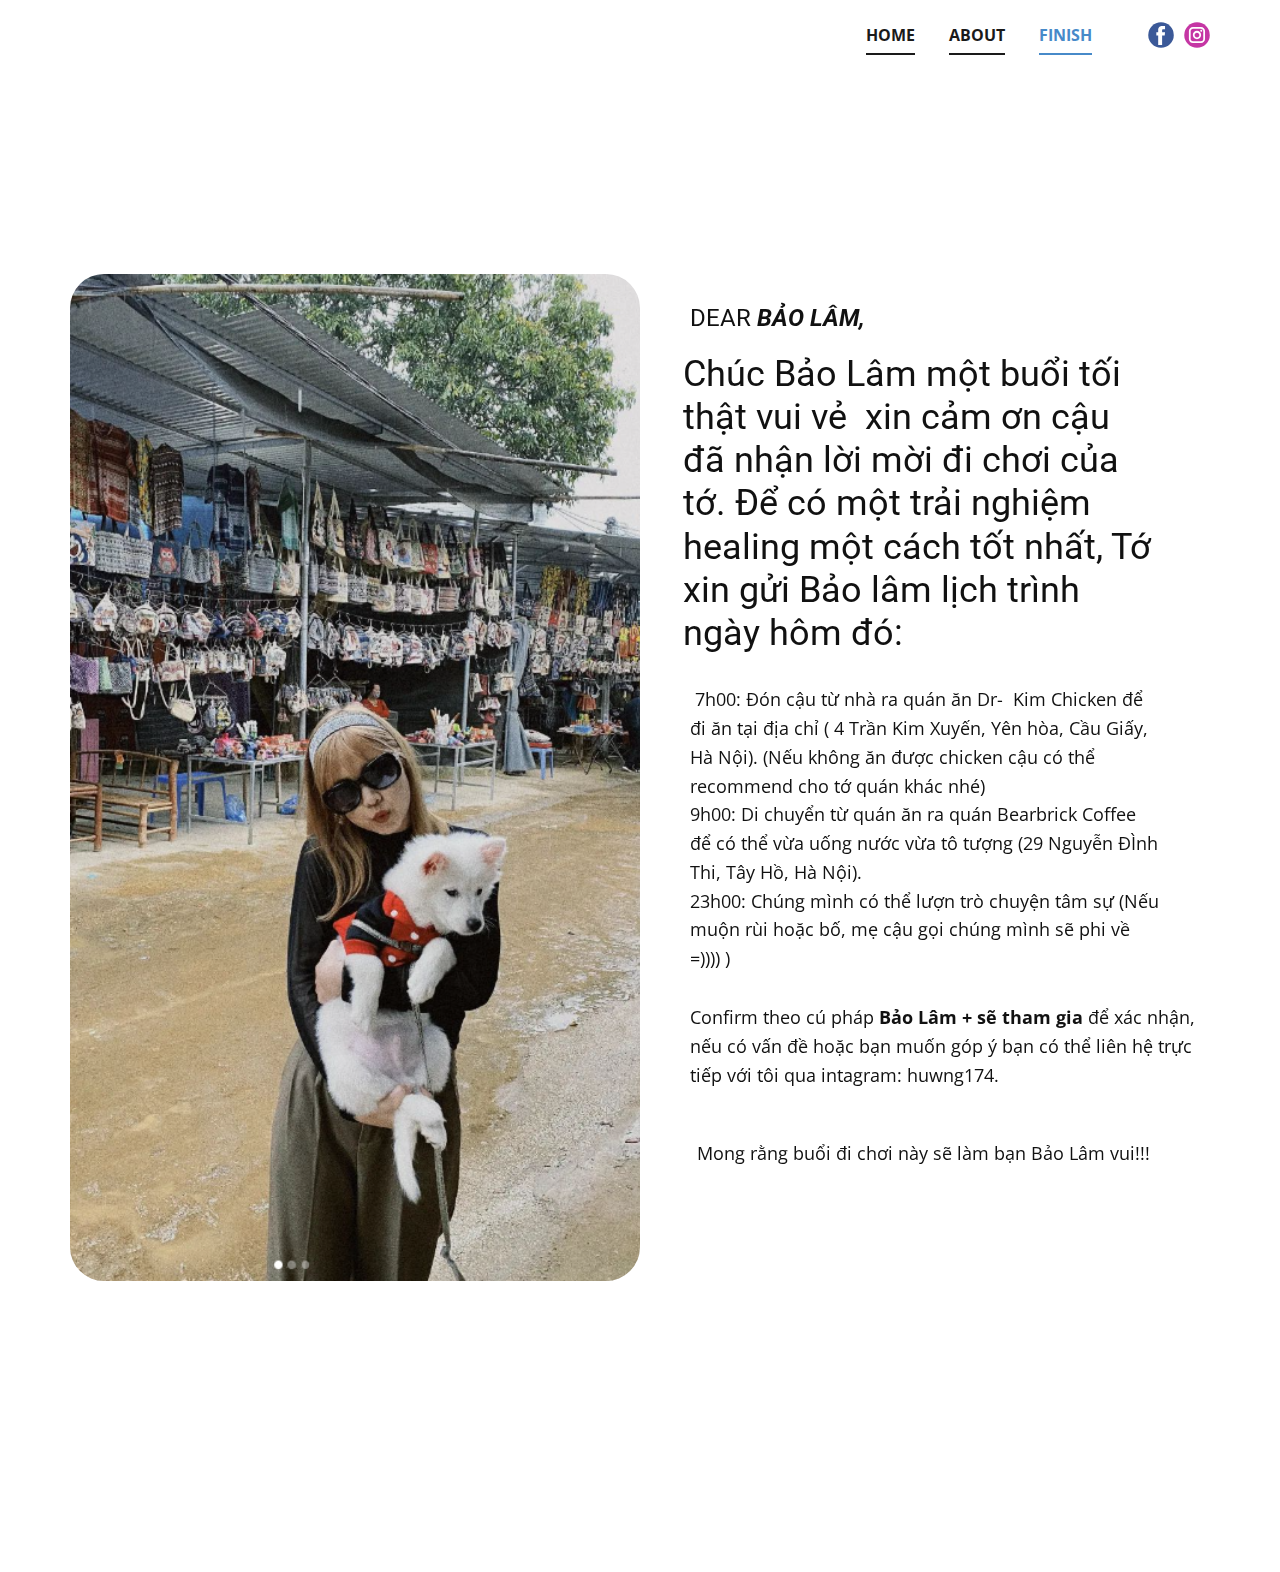
==== Contact.html @ bf9b1018 "add file" ====
<!DOCTYPE html>
<html style="font-size: 16px;" lang="en">

<head>
  <meta name="viewport" content="width=device-width, initial-scale=1.0">
  <meta charset="utf-8">
  <meta name="keywords" content="">
  <meta name="description" content="">
  <title>Contact</title>
  <link rel="stylesheet" href="nicepage.css" media="screen">
  <link rel="stylesheet" href="Contact.css" media="screen">
  <script class="u-script" type="text/javascript" src="jquery.js" defer=""></script>
  <script class="u-script" type="text/javascript" src="nicepage.js" defer=""></script>
  <meta name="generator" content="Nicepage 5.21.3, nicepage.com">
  <link id="u-theme-google-font" rel="stylesheet"
    href="https://fonts.googleapis.com/css?family=Roboto:100,100i,300,300i,400,400i,500,500i,700,700i,900,900i|Open+Sans:300,300i,400,400i,500,500i,600,600i,700,700i,800,800i">
  <link id="u-page-google-font" rel="stylesheet" href="https://fonts.googleapis.com/css?family=Lobster:400">


  <script type="application/ld+json">{
		"@context": "http://schema.org",
		"@type": "Organization",
		"name": "",
		"sameAs": [
				"https://www.facebook.com/profile.php?id=100007799310865",
				"https://www.instagram.com/baoolamm/"
		]
}</script>
  <meta name="theme-color" content="#478ac9">
  <meta property="og:title" content="Contact">
  <meta property="og:type" content="website">
  <meta data-intl-tel-input-cdn-path="intlTelInput/">
</head>

<body data-path-to-root="./" data-include-products="false" class="u-body u-xl-mode" data-lang="en">
  <header class="u-align-center-sm u-align-center-xs u-clearfix u-header u-header" id="sec-7e4b">
    <div class="u-clearfix u-sheet u-sheet-1">
      <div class="u-social-icons u-spacing-10 u-social-icons-1">
        <a class="u-social-url" title="facebook" target="_blank"
          href="https://www.facebook.com/profile.php?id=100007799310865"><span
            class="u-icon u-social-facebook u-social-icon u-icon-1"><svg class="u-svg-link"
              preserveAspectRatio="xMidYMin slice" viewBox="0 0 112 112" style="">
              <use xmlns:xlink="http://www.w3.org/1999/xlink" xlink:href="#svg-e89e"></use>
            </svg><svg class="u-svg-content" viewBox="0 0 112 112" x="0" y="0" id="svg-e89e">
              <circle fill="currentColor" cx="56.1" cy="56.1" r="55"></circle>
              <path fill="#FFFFFF" d="M73.5,31.6h-9.1c-1.4,0-3.6,0.8-3.6,3.9v8.5h12.6L72,58.3H60.8v40.8H43.9V58.3h-8V43.9h8v-9.2
      c0-6.7,3.1-17,17-17h12.5v13.9H73.5z"></path>
            </svg></span>
        </a>
        <a class="u-social-url" title="instagram" target="_blank" href="https://www.instagram.com/baoolamm/"><span
            class="u-icon u-social-icon u-social-instagram u-icon-2"><svg class="u-svg-link"
              preserveAspectRatio="xMidYMin slice" viewBox="0 0 112 112" style="">
              <use xmlns:xlink="http://www.w3.org/1999/xlink" xlink:href="#svg-5339"></use>
            </svg><svg class="u-svg-content" viewBox="0 0 112 112" x="0" y="0" id="svg-5339">
              <circle fill="currentColor" cx="56.1" cy="56.1" r="55"></circle>
              <path fill="#FFFFFF"
                d="M55.9,38.2c-9.9,0-17.9,8-17.9,17.9C38,66,46,74,55.9,74c9.9,0,17.9-8,17.9-17.9C73.8,46.2,65.8,38.2,55.9,38.2
      z M55.9,66.4c-5.7,0-10.3-4.6-10.3-10.3c-0.1-5.7,4.6-10.3,10.3-10.3c5.7,0,10.3,4.6,10.3,10.3C66.2,61.8,61.6,66.4,55.9,66.4z"></path>
              <path fill="#FFFFFF"
                d="M74.3,33.5c-2.3,0-4.2,1.9-4.2,4.2s1.9,4.2,4.2,4.2s4.2-1.9,4.2-4.2S76.6,33.5,74.3,33.5z"></path>
              <path fill="#FFFFFF" d="M73.1,21.3H38.6c-9.7,0-17.5,7.9-17.5,17.5v34.5c0,9.7,7.9,17.6,17.5,17.6h34.5c9.7,0,17.5-7.9,17.5-17.5V38.8
      C90.6,29.1,82.7,21.3,73.1,21.3z M83,73.3c0,5.5-4.5,9.9-9.9,9.9H38.6c-5.5,0-9.9-4.5-9.9-9.9V38.8c0-5.5,4.5-9.9,9.9-9.9h34.5
      c5.5,0,9.9,4.5,9.9,9.9V73.3z"></path>
            </svg></span>
        </a>
      </div>
      <nav class="u-align-left u-menu u-menu-dropdown u-offcanvas u-menu-1">
        <div class="menu-collapse"
          style="font-size: 1rem; letter-spacing: 0px; font-weight: 700; text-transform: uppercase;">
          <a class="u-button-style u-custom-active-border-color u-custom-border u-custom-border-color u-custom-borders u-custom-hover-border-color u-custom-left-right-menu-spacing u-custom-text-active-color u-custom-text-color u-custom-text-hover-color u-custom-top-bottom-menu-spacing u-nav-link"
            href="#">
            <svg class="u-svg-link" preserveAspectRatio="xMidYMin slice" viewBox="0 0 302 302" style="">
              <use xmlns:xlink="http://www.w3.org/1999/xlink" xlink:href="#svg-8a8f"></use>
            </svg>
            <svg xmlns="http://www.w3.org/2000/svg" xmlns:xlink="http://www.w3.org/1999/xlink" version="1.1"
              id="svg-8a8f" x="0px" y="0px" viewBox="0 0 302 302" style="enable-background:new 0 0 302 302;"
              xml:space="preserve" class="u-svg-content">
              <g>
                <rect y="36" width="302" height="30"></rect>
                <rect y="236" width="302" height="30"></rect>
                <rect y="136" width="302" height="30"></rect>
              </g>
              <g></g>
              <g></g>
              <g></g>
              <g></g>
              <g></g>
              <g></g>
              <g></g>
              <g></g>
              <g></g>
              <g></g>
              <g></g>
              <g></g>
              <g></g>
              <g></g>
              <g></g>
            </svg>
          </a>
        </div>
        <div class="u-custom-menu u-nav-container">
          <ul class="u-nav u-spacing-30 u-unstyled u-nav-1">
            <li class="u-nav-item"><a
                class="u-border-2 u-border-active-palette-1-base u-border-grey-90 u-border-hover-palette-1-base u-border-no-left u-border-no-right u-border-no-top u-button-style u-nav-link u-text-active-palette-1-base u-text-grey-90 u-text-hover-palette-1-base"
                href="Home.html" style="padding: 10px 0px;">Home</a>
            </li>
            <li class="u-nav-item"><a
                class="u-border-2 u-border-active-palette-1-base u-border-grey-90 u-border-hover-palette-1-base u-border-no-left u-border-no-right u-border-no-top u-button-style u-nav-link u-text-active-palette-1-base u-text-grey-90 u-text-hover-palette-1-base"
                href="About.html" style="padding: 10px 0px;">About</a>
            </li>
            <li class="u-nav-item"><a
                class="u-border-2 u-border-active-palette-1-base u-border-grey-90 u-border-hover-palette-1-base u-border-no-left u-border-no-right u-border-no-top u-button-style u-nav-link u-text-active-palette-1-base u-text-grey-90 u-text-hover-palette-1-base"
                href="Contact.html" style="padding: 10px 0px;">Finish</a>
            </li>
          </ul>
        </div>
        <div class="u-custom-menu u-nav-container-collapse">
          <div
            class="u-align-center u-black u-container-style u-inner-container-layout u-opacity u-opacity-95 u-sidenav">
            <div class="u-sidenav-overflow">
              <div class="u-menu-close"></div>
              <ul class="u-align-center u-nav u-popupmenu-items u-unstyled u-nav-2">
                <li class="u-nav-item"><a class="u-button-style u-nav-link" href="Home.html">Home</a>
                </li>
                <li class="u-nav-item"><a class="u-button-style u-nav-link" href="About.html">About</a>
                </li>
                <li class="u-nav-item"><a class="u-button-style u-nav-link" href="Contact.html">Finish</a>
                </li>
              </ul>
            </div>
          </div>
          <div class="u-black u-menu-overlay u-opacity u-opacity-70"></div>
        </div>
      </nav>
    </div>
  </header>


  <section class="u-align-center u-clearfix u-white u-section-4" id="carousel_b441">
    <div class="u-clearfix u-sheet u-sheet-1">
      <div class="data-layout-selected u-clearfix u-expanded-width u-gutter-0 u-layout-wrap u-layout-wrap-1">
        <div class="u-layout" style="">
          <div class="u-layout-row" style="">
            <div
              class="u-align-center u-container-style u-image u-image-round u-layout-cell u-left-cell u-radius-34 u-size-30-lg u-size-30-xl u-size-60-md u-size-60-sm u-size-60-xs u-size-xs-60 u-image-1"
              src="" data-animation-name="customAnimationIn" data-animation-duration="1500" data-animation-delay="500"
              data-image-width="655" data-image-height="838">
              <div class="u-container-layout u-valign-top u-container-layout-1" src=""></div>
            </div>
            <div
              class="u-align-left u-container-style u-layout-cell u-right-cell u-size-30-lg u-size-30-xl u-size-60-md u-size-60-sm u-size-60-xs u-size-xs-60 u-white u-layout-cell-2"
              data-animation-name="customAnimationIn" data-animation-duration="1500">
              <div class="u-container-layout u-container-layout-2">
                <h4 class="u-align-left u-text u-text-1" data-animation-name="customAnimationIn"
                  data-animation-duration="1500" data-animation-delay="500"> Dear <b><i>Bảo
                      lâm,</i></b>
                </h4>
                <h3 class="u-align-left u-text u-text-2"> Chúc Bảo Lâm
                  một buổi tối thật vui vẻ&nbsp; xin cảm ơn cậu đã
                  nhận lời mời đi chơi của tớ. Để có một trải nghiệm healing một cách tốt nhất, Tớ
                  xin gửi Bảo lâm lịch trình ngày hôm đó:</h3>
                <p class="u-align-left u-text u-text-3"> &nbsp;7h00: Đón cậu từ nhà ra quán ăn Dr-&nbsp; Kim Chicken để
                  đi ăn tại địa chỉ ( 4 Trần Kim
                  Xuyến, Yên hòa, Cầu Giấy, Hà Nội).
                  (Nếu không
                  ăn được chicken cậu có thể recommend cho tớ quán khác nhé)&nbsp;<br>9h00: Di
                  chuyển từ quán ăn ra quán Bearbrick Coffee để có thể vừa uống nước vừa tô tượng
                  (29 Nguyễn ĐÌnh Thi, Tây Hồ, Hà Nội).&nbsp;<br>23h00: Chúng
                  mình có thể lượn trò chuyện tâm sự (Nếu muộn rùi hoặc bố, mẹ cậu gọi chúng mình sẽ phi về =)))) )
                </p>
                <p class="u-align-left u-text u-text-default u-text-4"> Confirm
                  theo cú pháp <b>Bảo Lâm + sẽ tham gia</b> để xác nhận, nếu có vấn đề hoặc bạn
                  muốn góp ý bạn có thể liên hệ trực tiếp với tôi qua intagram: huwng174.
                </p>
                <p class="u-align-left u-text u-text-5"> Mong rằng
                  buổi đi chơi này sẽ làm bạn Bảo Lâm vui!!!</p>
              </div>
            </div>
          </div>
        </div>
      </div>
    </div>
  </section>


</body>

</html>
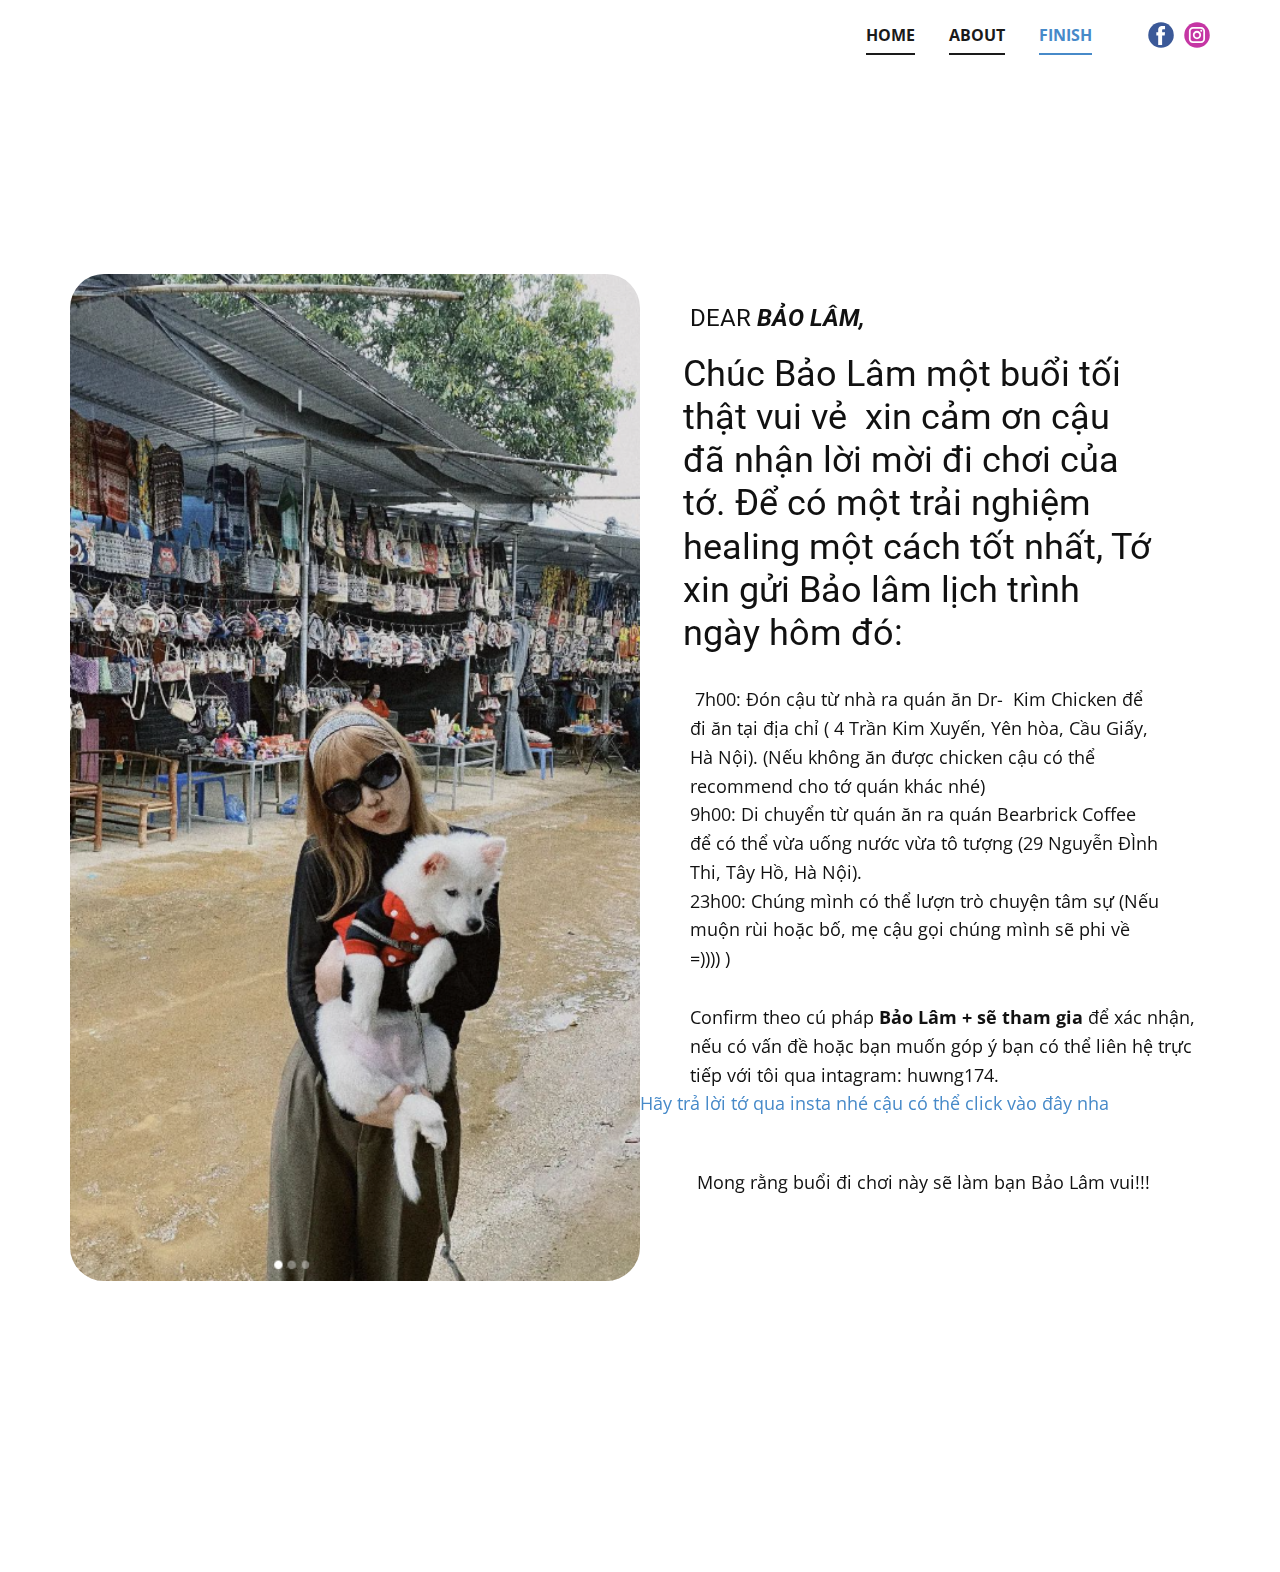
==== commit a285d11c: "update" ====
--- a/Contact.html
+++ b/Contact.html
@@ -172,6 +172,9 @@
                   theo cú pháp <b>Bảo Lâm + sẽ tham gia</b> để xác nhận, nếu có vấn đề hoặc bạn
                   muốn góp ý bạn có thể liên hệ trực tiếp với tôi qua intagram: huwng174.
                 </p>
+                <a href="https://www.instagram.com/direct/t/111139576946358/">
+                   Hãy trả lời tớ qua insta nhé cậu có thể click vào đây nha
+                </a>
                 <p class="u-align-left u-text u-text-5"> Mong rằng
                   buổi đi chơi này sẽ làm bạn Bảo Lâm vui!!!</p>
               </div>
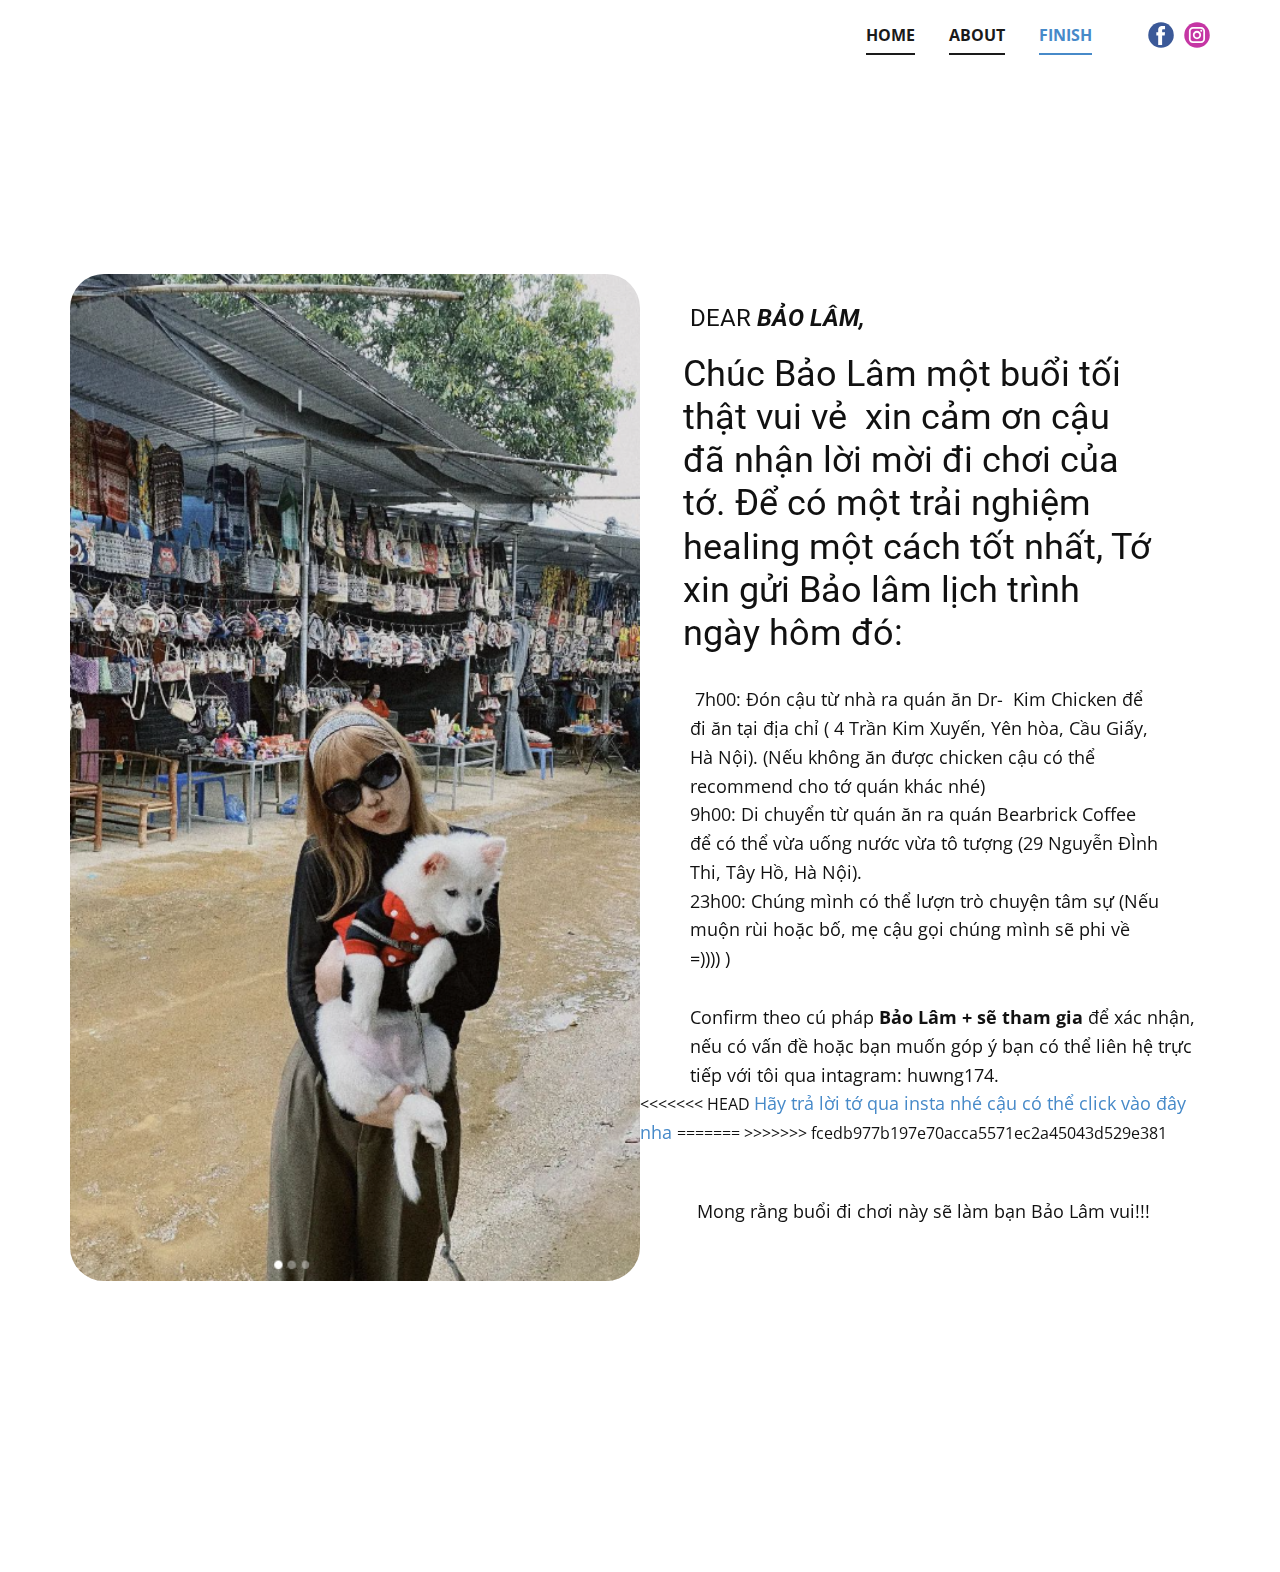
==== commit ee7c1d67: "Merge branch 'main' of https://github.com/subin174/test" ====
--- a/Contact.html
+++ b/Contact.html
@@ -172,9 +172,12 @@
                   theo cú pháp <b>Bảo Lâm + sẽ tham gia</b> để xác nhận, nếu có vấn đề hoặc bạn
                   muốn góp ý bạn có thể liên hệ trực tiếp với tôi qua intagram: huwng174.
                 </p>
+<<<<<<< HEAD
                 <a href="https://www.instagram.com/direct/t/111139576946358/">
                    Hãy trả lời tớ qua insta nhé cậu có thể click vào đây nha
                 </a>
+=======
+>>>>>>> fcedb977b197e70acca5571ec2a45043d529e381
                 <p class="u-align-left u-text u-text-5"> Mong rằng
                   buổi đi chơi này sẽ làm bạn Bảo Lâm vui!!!</p>
               </div>
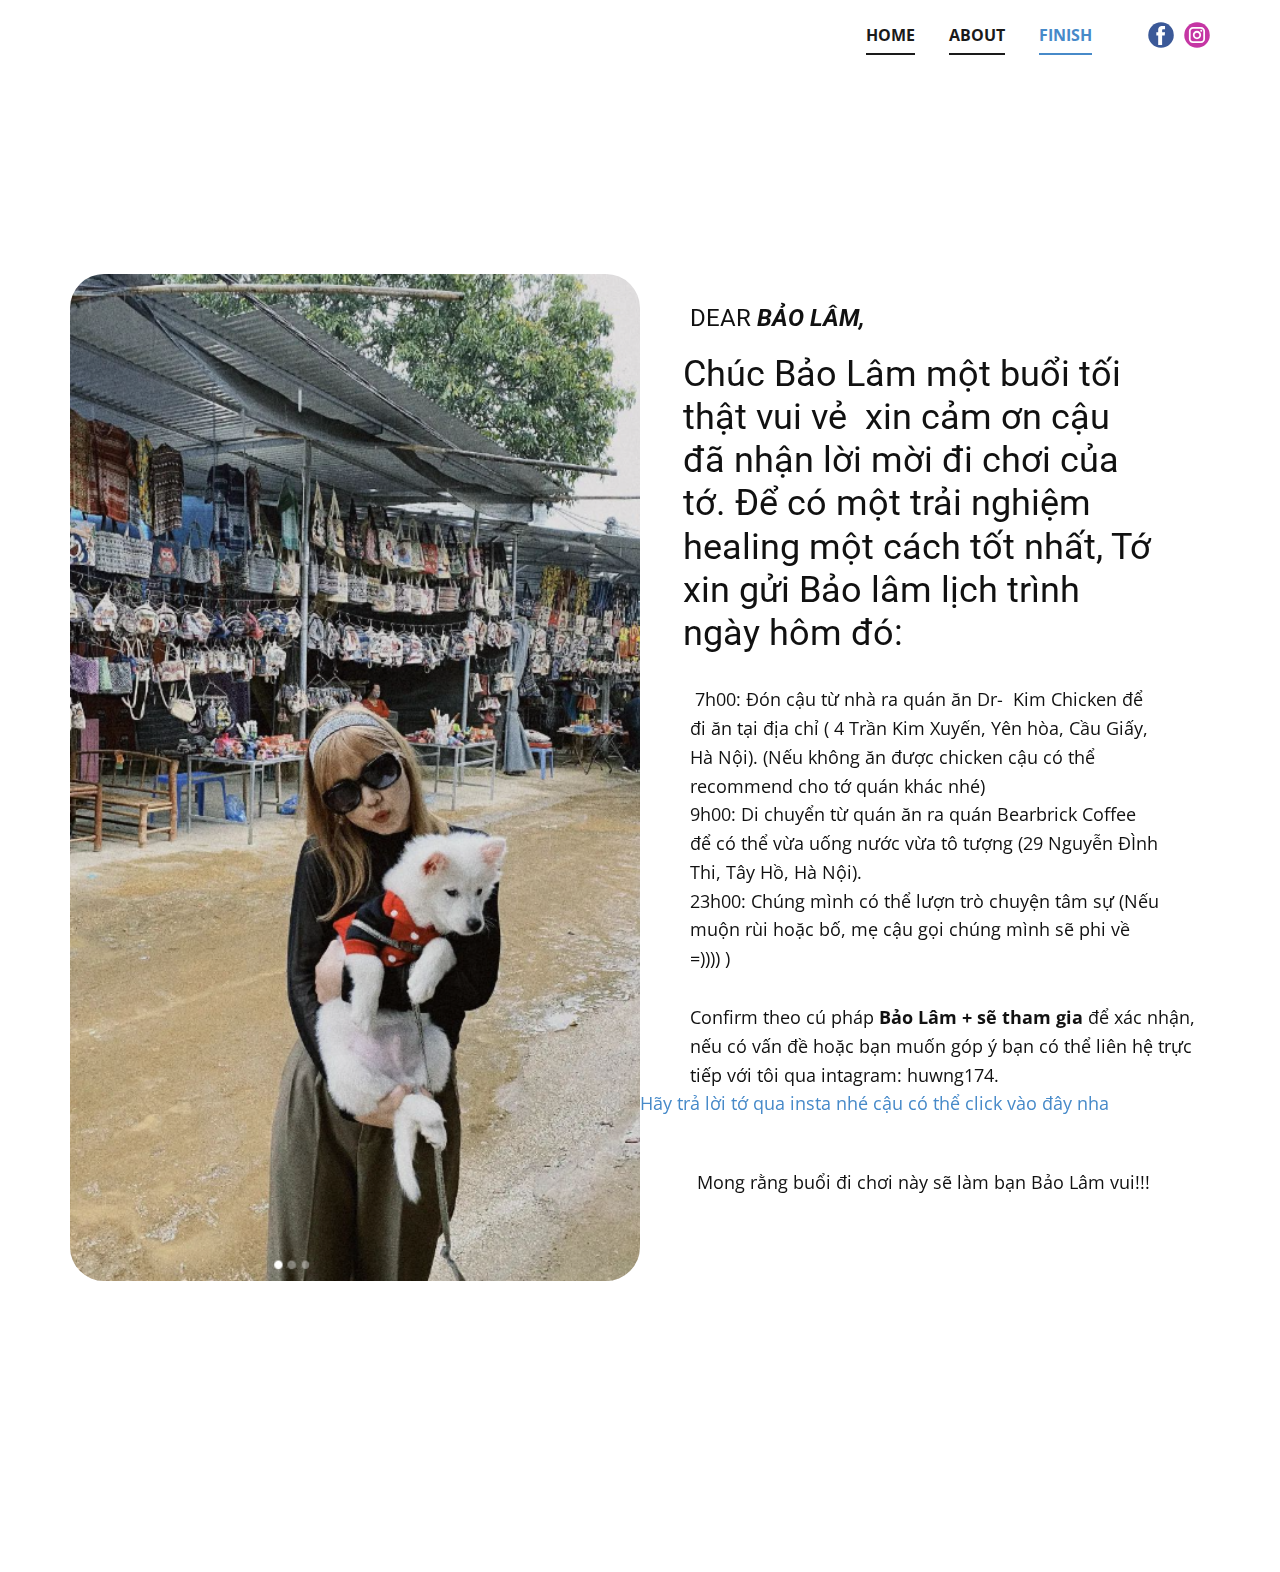
==== commit 30a25c59: "Update Contact.html" ====
--- a/Contact.html
+++ b/Contact.html
@@ -172,12 +172,9 @@
                   theo cú pháp <b>Bảo Lâm + sẽ tham gia</b> để xác nhận, nếu có vấn đề hoặc bạn
                   muốn góp ý bạn có thể liên hệ trực tiếp với tôi qua intagram: huwng174.
                 </p>
-<<<<<<< HEAD
                 <a href="https://www.instagram.com/direct/t/111139576946358/">
                    Hãy trả lời tớ qua insta nhé cậu có thể click vào đây nha
                 </a>
-=======
->>>>>>> fcedb977b197e70acca5571ec2a45043d529e381
                 <p class="u-align-left u-text u-text-5"> Mong rằng
                   buổi đi chơi này sẽ làm bạn Bảo Lâm vui!!!</p>
               </div>
@@ -191,4 +188,4 @@
 
 </body>
 
-</html>+</html>
